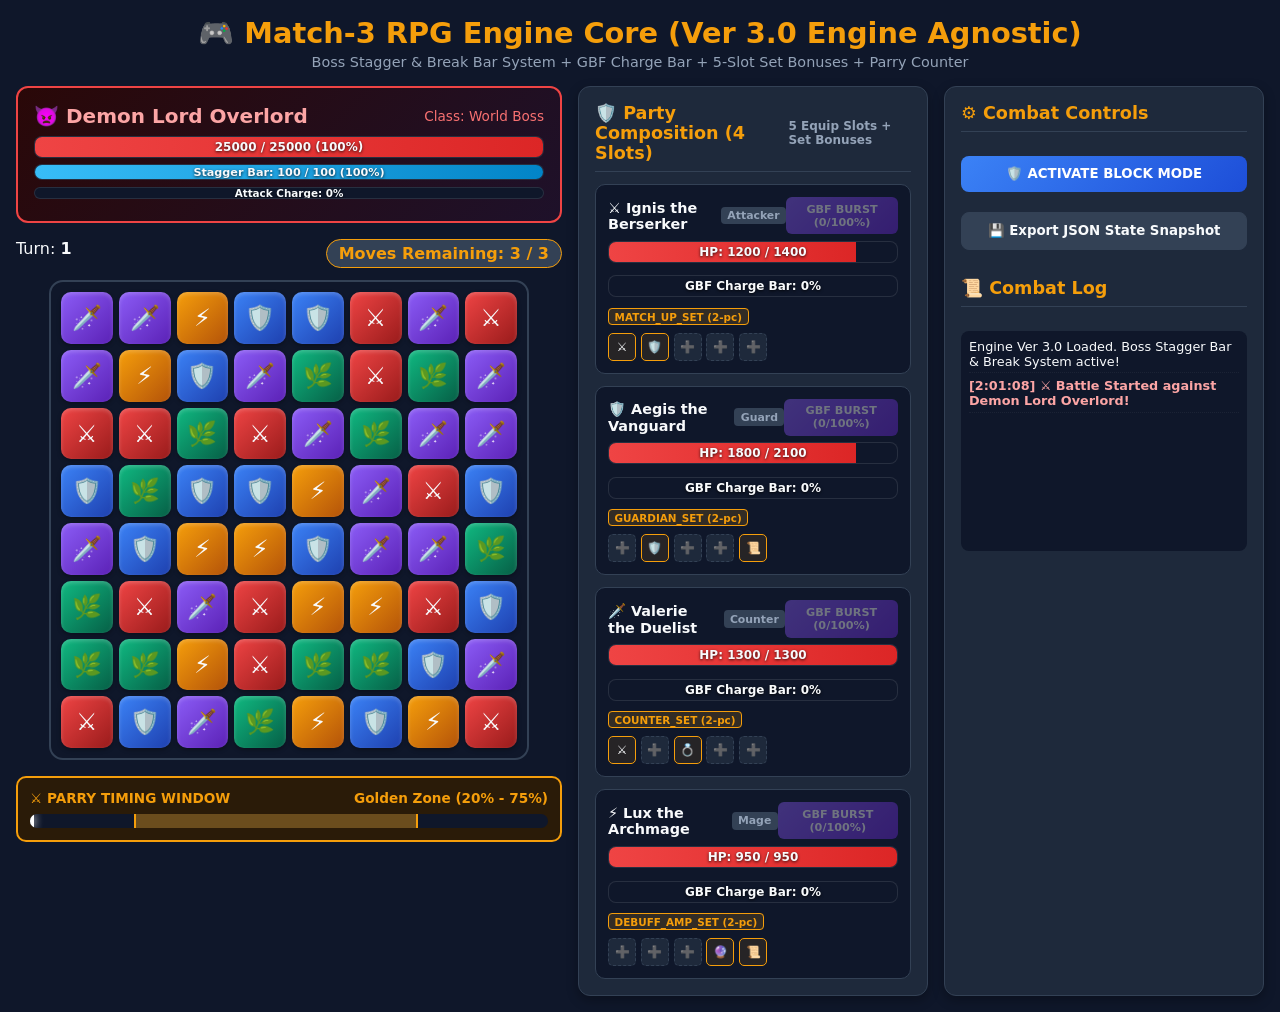
==== index.html @ e381152b "Initial commit: Engine-Agnostic Match-3 RPG Game Core" ====
<!DOCTYPE html>
<html lang="en">
<head>
  <meta charset="UTF-8">
  <meta name="viewport" content="width=device-width, initial-scale=1.0">
  <title>Match-3 RPG Engine Core Playground Ver 3.0</title>
  <link rel="stylesheet" href="src/web/style.css">
</head>
<body>
  <header>
    <h1>🎮 Match-3 RPG Engine Core (Ver 3.0 Engine Agnostic)</h1>
    <p>Boss Stagger & Break Bar System + GBF Charge Bar + 5-Slot Set Bonuses + Parry Counter</p>
  </header>

  <div class="game-container">
    <div class="grid-section">
      <!-- Boss Banner with Stagger & Break Bar -->
      <div class="boss-banner" style="width: 100%;">
        <div class="boss-header">
          <div class="boss-name">
            👿 Demon Lord Overlord
            <span id="bossBrokenBadge" class="boss-broken-badge" style="display: none;">⚡ BROKEN (+75% DMG)</span>
            <span id="autoParryBadge" class="auto-parry-badge" style="display: none;">🛡️ AUTO-PARRY READY</span>
          </div>
          <div style="font-size: 0.85rem; color: #f87171;">Class: World Boss</div>
        </div>
        <!-- Boss HP Bar -->
        <div class="bar-container">
          <div class="bar-fill hp-fill" id="bossHpFill" style="width: 100%;"></div>
          <div class="bar-text" id="bossHpText">25000 / 25000 (100%)</div>
        </div>
        <!-- Boss Stagger / Break Bar -->
        <div class="bar-container" style="height: 16px;">
          <div class="bar-fill stagger-fill" id="bossStaggerFill" style="width: 100%;"></div>
          <div class="bar-text" id="bossStaggerText" style="font-size: 0.7rem;">Stagger Bar: 100 / 100</div>
        </div>
        <!-- Boss Charge Bar -->
        <div class="bar-container" style="height: 12px;">
          <div class="bar-fill charge-fill" id="bossChargeFill" style="width: 0%;"></div>
          <div class="bar-text" id="bossChargeText" style="font-size: 0.65rem;">Attack Charge: 0%</div>
        </div>
      </div>

      <div class="board-header">
        <div>
          <span>Turn: <strong id="turnText">1</strong></span>
        </div>
        <div class="moves-badge">
          Moves Remaining: <span id="movesText">3</span> / 3
        </div>
      </div>

      <div class="grid-board" id="gridBoard"></div>

      <div class="parry-box" id="parryBox">
        <div style="display: flex; justify-content: space-between; font-size: 0.85rem; font-weight: bold; color: var(--accent-gold);">
          <span>⚔️ PARRY TIMING WINDOW</span>
          <span>Golden Zone (20% - 75%)</span>
        </div>
        <div class="parry-timer-bar">
          <div class="parry-window-zone"></div>
          <div class="parry-pointer" id="parryPointer"></div>
        </div>
      </div>
    </div>

    <div class="panel">
      <div class="panel-title">
        <span>🛡️ Party Composition (4 Slots)</span>
        <span style="font-size: 0.75rem; color: var(--text-muted);">5 Equip Slots + Set Bonuses</span>
      </div>
      <div class="party-list" id="partyList"></div>
    </div>

    <div class="panel" style="display: flex; flex-direction: column; gap: 0.75rem;">
      <div class="panel-title">
        <span>⚙️ Combat Controls</span>
      </div>

      <button class="btn-action btn-block" id="btnBlock">
        🛡️ ACTIVATE BLOCK MODE
      </button>

      <button class="btn-action btn-secondary" id="btnExport">
        💾 Export JSON State Snapshot
      </button>

      <div class="panel-title" style="margin-top: 0.5rem;">
        <span>📜 Combat Log</span>
      </div>
      <div class="combat-log" id="combatLog">
        <div class="log-entry">Engine Ver 3.0 Loaded. Boss Stagger Bar & Break System active!</div>
      </div>
    </div>
  </div>

  <script type="module" src="src/web/app.js"></script>
</body>
</html>
---- src/web/style.css ----
:root {
  --bg-dark: #0f172a;
  --panel-bg: #1e293b;
  --panel-border: #334155;
  --accent-gold: #f59e0b;
  --accent-blue: #3b82f6;
  --accent-red: #ef4444;
  --accent-green: #10b981;
  --accent-purple: #8b5cf6;
  --text-main: #f8fafc;
  --text-muted: #94a3b8;
}

* {
  box-sizing: border-box;
  margin: 0;
  padding: 0;
  font-family: 'Segoe UI', system-ui, -apple-system, sans-serif;
}

body {
  background-color: var(--bg-dark);
  color: var(--text-main);
  min-height: 100vh;
  display: flex;
  flex-direction: column;
  padding: 1rem;
}

header {
  text-align: center;
  margin-bottom: 1rem;
}

header h1 {
  font-size: 1.8rem;
  color: var(--accent-gold);
  margin-bottom: 0.25rem;
}

header p {
  color: var(--text-muted);
  font-size: 0.9rem;
}

.game-container {
  display: grid;
  grid-template-columns: 1fr 350px 320px;
  gap: 1rem;
  max-width: 1450px;
  margin: 0 auto;
  width: 100%;
}

@media (max-width: 1200px) {
  .game-container {
    grid-template-columns: 1fr 1fr;
  }
}

@media (max-width: 768px) {
  .game-container {
    grid-template-columns: 1fr;
  }
}

.panel {
  background: var(--panel-bg);
  border: 1px solid var(--panel-border);
  border-radius: 12px;
  padding: 1rem;
  box-shadow: 0 4px 12px rgba(0,0,0,0.3);
}

.panel-title {
  font-size: 1.1rem;
  font-weight: 600;
  color: var(--accent-gold);
  border-bottom: 1px solid var(--panel-border);
  padding-bottom: 0.5rem;
  margin-bottom: 0.75rem;
  display: flex;
  justify-content: space-between;
  align-items: center;
}

.boss-banner {
  background: linear-gradient(135deg, #2a0808 0%, #1e112a 100%);
  border: 2px solid var(--accent-red);
  border-radius: 12px;
  padding: 1rem;
  margin-bottom: 1rem;
}

.boss-header {
  display: flex;
  justify-content: space-between;
  align-items: center;
  margin-bottom: 0.5rem;
}

.boss-name {
  font-size: 1.25rem;
  font-weight: bold;
  color: #fca5a5;
  display: flex;
  align-items: center;
  gap: 0.4rem;
}

.bar-container {
  background: #0f172a;
  border-radius: 8px;
  height: 22px;
  width: 100%;
  position: relative;
  overflow: hidden;
  border: 1px solid rgba(255,255,255,0.1);
  margin-bottom: 0.4rem;
}

.bar-fill {
  height: 100%;
  transition: width 0.3s ease-out;
}

.hp-fill { background: linear-gradient(90deg, #ef4444, #dc2626); }
.stagger-fill { background: linear-gradient(90deg, #38bdf8, #0284c7); }
.charge-fill { background: linear-gradient(90deg, #f59e0b, #d97706); }
.energy-fill { background: linear-gradient(90deg, #8b5cf6, #ec4899); }

.boss-broken-badge {
  background: linear-gradient(135deg, #ef4444, #dc2626);
  color: #fff;
  font-weight: bold;
  font-size: 0.75rem;
  padding: 0.2rem 0.6rem;
  border-radius: 12px;
  box-shadow: 0 0 12px rgba(239, 68, 68, 0.9);
  animation: pulse-border 0.8s infinite alternate;
}

.bar-text {
  position: absolute;
  width: 100%;
  text-align: center;
  top: 50%;
  transform: translateY(-50%);
  font-size: 0.75rem;
  font-weight: bold;
  text-shadow: 0 1px 3px rgba(0,0,0,0.8);
}

.grid-section {
  display: flex;
  flex-direction: column;
  align-items: center;
}

.board-header {
  display: flex;
  justify-content: space-between;
  width: 100%;
  margin-bottom: 0.75rem;
}

.moves-badge {
  background: #334155;
  border: 1px solid var(--accent-gold);
  border-radius: 20px;
  padding: 0.25rem 0.75rem;
  font-weight: bold;
  color: var(--accent-gold);
}

.grid-board {
  display: grid;
  grid-template-columns: repeat(8, 1fr);
  gap: 6px;
  background: #0f172a;
  padding: 10px;
  border-radius: 14px;
  border: 2px solid var(--panel-border);
  aspect-ratio: 1;
  width: 100%;
  max-width: 480px;
}

.tile {
  background: #334155;
  border-radius: 10px;
  display: flex;
  align-items: center;
  justify-content: center;
  font-size: 1.5rem;
  cursor: pointer;
  user-select: none;
  transition: transform 0.15s ease, box-shadow 0.15s ease;
  position: relative;
  box-shadow: inset 0 2px 4px rgba(255,255,255,0.2), 0 2px 4px rgba(0,0,0,0.3);
}

.tile:hover {
  transform: scale(1.05);
}

.tile.selected {
  outline: 3px solid var(--accent-gold);
  transform: scale(1.08);
  z-index: 10;
}

.tile-red { background: linear-gradient(135deg, #ef4444, #991b1b); }
.tile-blue { background: linear-gradient(135deg, #3b82f6, #1e40af); }
.tile-green { background: linear-gradient(135deg, #10b981, #065f46); }
.tile-yellow { background: linear-gradient(135deg, #f59e0b, #b45309); }
.tile-purple { background: linear-gradient(135deg, #8b5cf6, #5b21b6); }

.parry-box {
  background: #2a1b08;
  border: 2px solid var(--accent-gold);
  border-radius: 10px;
  padding: 0.75rem;
  margin-top: 1rem;
  width: 100%;
}

.parry-box.active {
  animation: pulse-border 1s infinite alternate;
}

@keyframes pulse-border {
  from { border-color: var(--accent-gold); }
  to { border-color: #ef4444; box-shadow: 0 0 15px rgba(239, 68, 68, 0.6); }
}

.parry-timer-bar {
  height: 14px;
  background: #0f172a;
  border-radius: 7px;
  position: relative;
  overflow: hidden;
  margin-top: 0.5rem;
}

.parry-window-zone {
  position: absolute;
  left: 20%;
  width: 55%;
  height: 100%;
  background: rgba(245, 158, 11, 0.4);
  border-left: 2px solid var(--accent-gold);
  border-right: 2px solid var(--accent-gold);
}

.parry-pointer {
  position: absolute;
  width: 4px;
  height: 100%;
  background: #ffffff;
  box-shadow: 0 0 8px #ffffff;
  left: 0%;
}

.auto-parry-badge {
  background: linear-gradient(135deg, #f59e0b, #d97706);
  color: #000;
  font-weight: bold;
  font-size: 0.75rem;
  padding: 0.2rem 0.6rem;
  border-radius: 12px;
  box-shadow: 0 0 10px rgba(245, 158, 11, 0.8);
}

.party-list {
  display: flex;
  flex-direction: column;
  gap: 0.75rem;
}

.hero-card {
  background: #0f172a;
  border: 1px solid var(--panel-border);
  border-radius: 10px;
  padding: 0.75rem;
  display: flex;
  flex-direction: column;
  gap: 0.4rem;
}

.hero-header {
  display: flex;
  justify-content: space-between;
  align-items: center;
}

.hero-name {
  font-weight: bold;
  font-size: 0.9rem;
  display: flex;
  align-items: center;
  gap: 0.35rem;
}

.badge-class {
  font-size: 0.68rem;
  padding: 0.15rem 0.4rem;
  border-radius: 4px;
  background: #334155;
  color: var(--text-muted);
}

.badge-set {
  background: rgba(245, 158, 11, 0.15);
  border: 1px solid var(--accent-gold);
  color: var(--accent-gold);
  border-radius: 4px;
  padding: 0.1rem 0.35rem;
  font-size: 0.65rem;
  font-weight: bold;
}

.ult-btn {
  background: linear-gradient(135deg, #8b5cf6, #6d28d9);
  color: #fff;
  border: none;
  border-radius: 6px;
  padding: 0.35rem 0.5rem;
  font-size: 0.7rem;
  font-weight: bold;
  cursor: pointer;
  transition: opacity 0.2s;
}

.ult-btn:disabled {
  opacity: 0.4;
  cursor: not-allowed;
}

.ult-btn.ready {
  background: linear-gradient(135deg, #ec4899, #be185d);
  box-shadow: 0 0 10px rgba(236, 72, 153, 0.8);
  animation: bounce 0.6s infinite alternate;
}

@keyframes bounce {
  to { transform: translateY(-2px); }
}

.equip-row {
  display: flex;
  gap: 0.3rem;
}

.equip-slot {
  width: 28px;
  height: 28px;
  background: #1e293b;
  border: 1px dashed var(--panel-border);
  border-radius: 5px;
  display: flex;
  align-items: center;
  justify-content: center;
  font-size: 0.75rem;
  cursor: pointer;
}

.equip-slot.filled {
  border-style: solid;
  border-color: var(--accent-gold);
  background: rgba(245, 158, 11, 0.1);
}

.btn-action {
  width: 100%;
  padding: 0.65rem;
  border-radius: 8px;
  font-weight: bold;
  cursor: pointer;
  border: none;
  margin-bottom: 0.5rem;
  transition: transform 0.1s;
}

.btn-action:active {
  transform: scale(0.98);
}

.btn-block {
  background: linear-gradient(135deg, #3b82f6, #1d4ed8);
  color: #fff;
}

.btn-block.active {
  background: linear-gradient(135deg, #ef4444, #b91c1c);
}

.btn-secondary {
  background: #334155;
  color: var(--text-main);
  border: 1px solid var(--panel-border);
}

.combat-log {
  background: #0f172a;
  border-radius: 8px;
  padding: 0.5rem;
  font-family: monospace;
  font-size: 0.8rem;
  height: 220px;
  overflow-y: auto;
  display: flex;
  flex-direction: column;
  gap: 0.35rem;
}

.log-entry {
  padding-bottom: 0.2rem;
  border-bottom: 1px dotted rgba(255,255,255,0.05);
}
.log-crit { color: #fca5a5; font-weight: bold; }
.log-parry { color: #fde047; font-weight: bold; }
.log-heal { color: #6ee7b7; }
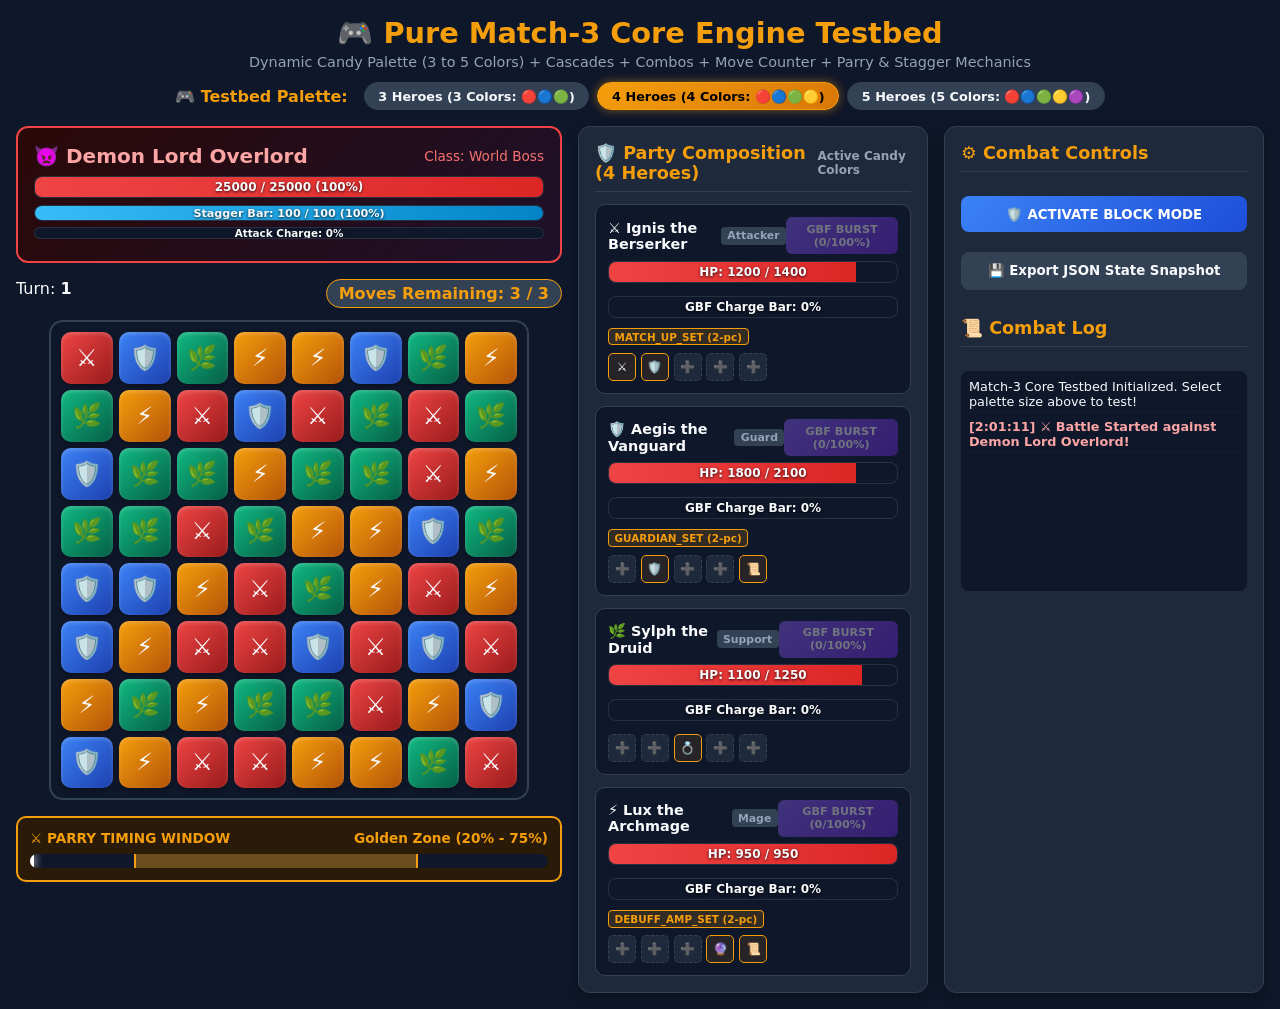
==== commit 933b74c1: "Ver 4.0: Pure Match-3 Core Testbed with Dynamic Party Colors (3 to 5 Heroes)" ====
--- a/index.html
+++ b/index.html
@@ -3,18 +3,26 @@
 <head>
   <meta charset="UTF-8">
   <meta name="viewport" content="width=device-width, initial-scale=1.0">
-  <title>Match-3 RPG Engine Core Playground Ver 3.0</title>
+  <title>Pure Match-3 Core Engine Playground</title>
   <link rel="stylesheet" href="src/web/style.css">
 </head>
 <body>
   <header>
-    <h1>🎮 Match-3 RPG Engine Core (Ver 3.0 Engine Agnostic)</h1>
-    <p>Boss Stagger & Break Bar System + GBF Charge Bar + 5-Slot Set Bonuses + Parry Counter</p>
+    <h1>🎮 Pure Match-3 Core Engine Testbed</h1>
+    <p>Dynamic Candy Palette (3 to 5 Colors) + Cascades + Combos + Move Counter + Parry & Stagger Mechanics</p>
+    
+    <!-- Party Size & Color Palette Switcher -->
+    <div class="palette-switcher">
+      <span style="font-weight: bold; color: var(--accent-gold); margin-right: 0.5rem;">🎮 Testbed Palette:</span>
+      <button class="btn-palette" data-count="3">3 Heroes (3 Colors: 🔴🔵🟢)</button>
+      <button class="btn-palette active" data-count="4">4 Heroes (4 Colors: 🔴🔵🟢🟡)</button>
+      <button class="btn-palette" data-count="5">5 Heroes (5 Colors: 🔴🔵🟢🟡🟣)</button>
+    </div>
   </header>
 
   <div class="game-container">
     <div class="grid-section">
-      <!-- Boss Banner with Stagger & Break Bar -->
+      <!-- Boss Banner -->
       <div class="boss-banner" style="width: 100%;">
         <div class="boss-header">
           <div class="boss-name">
@@ -66,8 +74,8 @@
 
     <div class="panel">
       <div class="panel-title">
-        <span>🛡️ Party Composition (4 Slots)</span>
-        <span style="font-size: 0.75rem; color: var(--text-muted);">5 Equip Slots + Set Bonuses</span>
+        <span>🛡️ Party Composition (<span id="partyCountText">4</span> Heroes)</span>
+        <span style="font-size: 0.75rem; color: var(--text-muted);">Active Candy Colors</span>
       </div>
       <div class="party-list" id="partyList"></div>
     </div>
@@ -89,7 +97,7 @@
         <span>📜 Combat Log</span>
       </div>
       <div class="combat-log" id="combatLog">
-        <div class="log-entry">Engine Ver 3.0 Loaded. Boss Stagger Bar & Break System active!</div>
+        <div class="log-entry">Match-3 Core Testbed Initialized. Select palette size above to test!</div>
       </div>
     </div>
   </div>
--- a/src/web/style.css
+++ b/src/web/style.css
@@ -43,6 +43,37 @@
   font-size: 0.9rem;
 }
 
+.palette-switcher {
+  display: flex;
+  justify-content: center;
+  align-items: center;
+  gap: 0.5rem;
+  margin-top: 0.75rem;
+}
+
+.btn-palette {
+  background: #334155;
+  color: var(--text-main);
+  border: 1px solid var(--panel-border);
+  border-radius: 20px;
+  padding: 0.35rem 0.85rem;
+  font-size: 0.8rem;
+  font-weight: bold;
+  cursor: pointer;
+  transition: all 0.2s ease;
+}
+
+.btn-palette:hover {
+  background: #475569;
+}
+
+.btn-palette.active {
+  background: linear-gradient(135deg, #f59e0b, #d97706);
+  color: #000;
+  border-color: var(--accent-gold);
+  box-shadow: 0 0 10px rgba(245, 158, 11, 0.5);
+}
+
 .game-container {
   display: grid;
   grid-template-columns: 1fr 350px 320px;
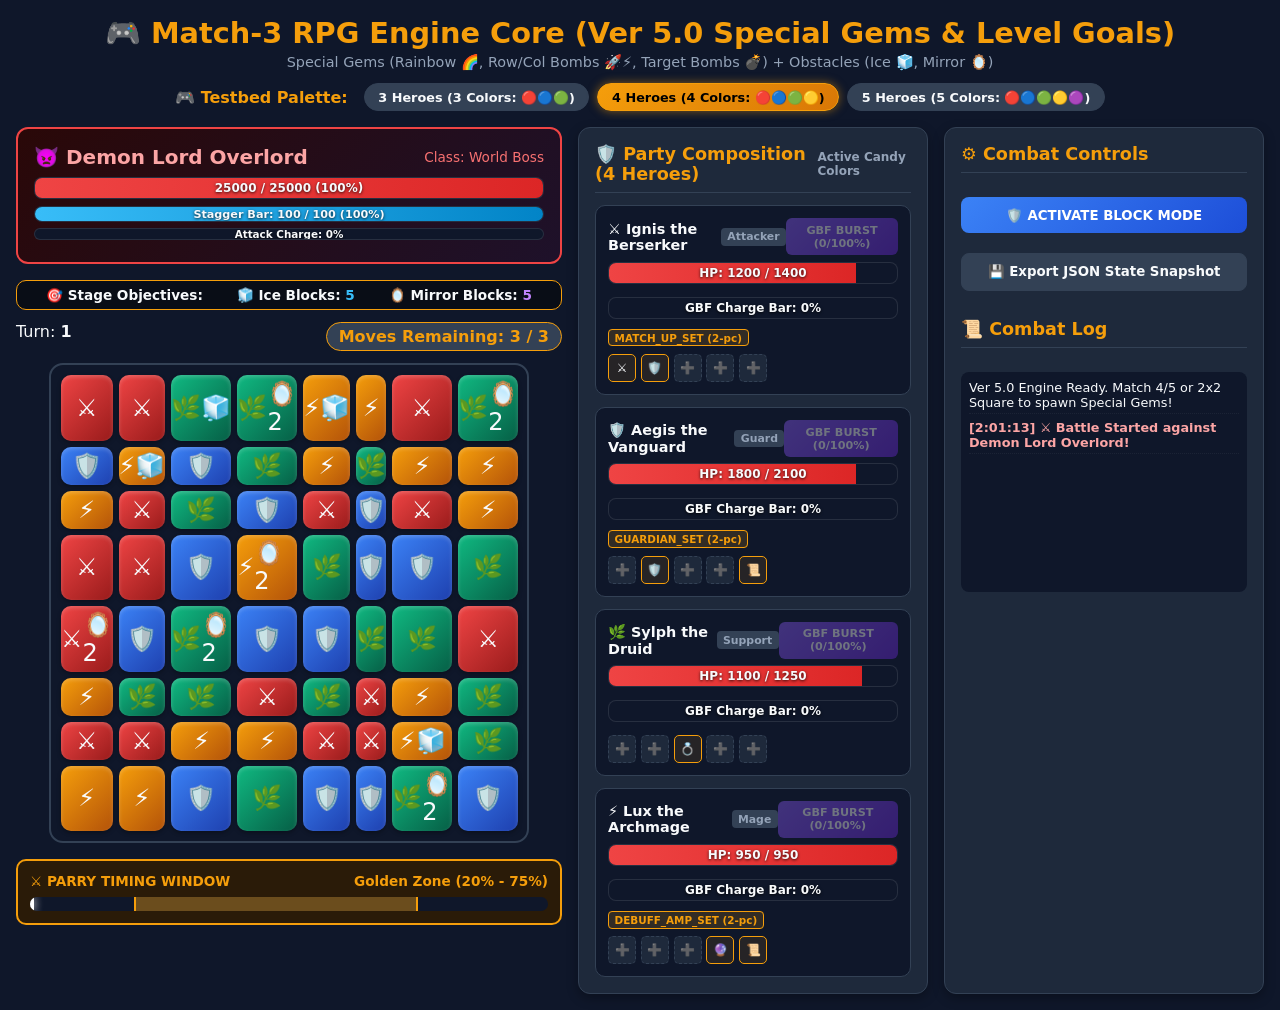
==== commit f48d4d34: "Ver 5.0: Special Gems (Rainbow, Line/Row/Col Bombs, 2x2 Target Bomb) & Level Goals System (Ice, Mirr" ====
--- a/index.html
+++ b/index.html
@@ -3,15 +3,14 @@
 <head>
   <meta charset="UTF-8">
   <meta name="viewport" content="width=device-width, initial-scale=1.0">
-  <title>Pure Match-3 Core Engine Playground</title>
+  <title>Pure Match-3 Core Engine Playground Ver 5.0</title>
   <link rel="stylesheet" href="src/web/style.css">
 </head>
 <body>
   <header>
-    <h1>🎮 Pure Match-3 Core Engine Testbed</h1>
-    <p>Dynamic Candy Palette (3 to 5 Colors) + Cascades + Combos + Move Counter + Parry & Stagger Mechanics</p>
+    <h1>🎮 Match-3 RPG Engine Core (Ver 5.0 Special Gems & Level Goals)</h1>
+    <p>Special Gems (Rainbow 🌈, Row/Col Bombs 🚀⚡, Target Bombs 💣) + Obstacles (Ice 🧊, Mirror 🪞)</p>
     
-    <!-- Party Size & Color Palette Switcher -->
     <div class="palette-switcher">
       <span style="font-weight: bold; color: var(--accent-gold); margin-right: 0.5rem;">🎮 Testbed Palette:</span>
       <button class="btn-palette" data-count="3">3 Heroes (3 Colors: 🔴🔵🟢)</button>
@@ -47,6 +46,13 @@
           <div class="bar-fill charge-fill" id="bossChargeFill" style="width: 0%;"></div>
           <div class="bar-text" id="bossChargeText" style="font-size: 0.65rem;">Attack Charge: 0%</div>
         </div>
+      </div>
+
+      <!-- Level Goals Bar -->
+      <div class="goals-bar" style="width: 100%; display: flex; justify-content: space-around; background: #090d16; border: 1px solid var(--accent-gold); border-radius: 10px; padding: 6px 12px; margin-bottom: 0.75rem; font-weight: bold; font-size: 0.85rem;">
+        <span>🎯 Stage Objectives:</span>
+        <div>🧊 Ice Blocks: <span id="goalIceText" style="color: #38bdf8;">5</span></div>
+        <div>🪞 Mirror Blocks: <span id="goalMirrorText" style="color: #c084fc;">5</span></div>
       </div>
 
       <div class="board-header">
@@ -97,7 +103,7 @@
         <span>📜 Combat Log</span>
       </div>
       <div class="combat-log" id="combatLog">
-        <div class="log-entry">Match-3 Core Testbed Initialized. Select palette size above to test!</div>
+        <div class="log-entry">Ver 5.0 Engine Ready. Match 4/5 or 2x2 Square to spawn Special Gems!</div>
       </div>
     </div>
   </div>
